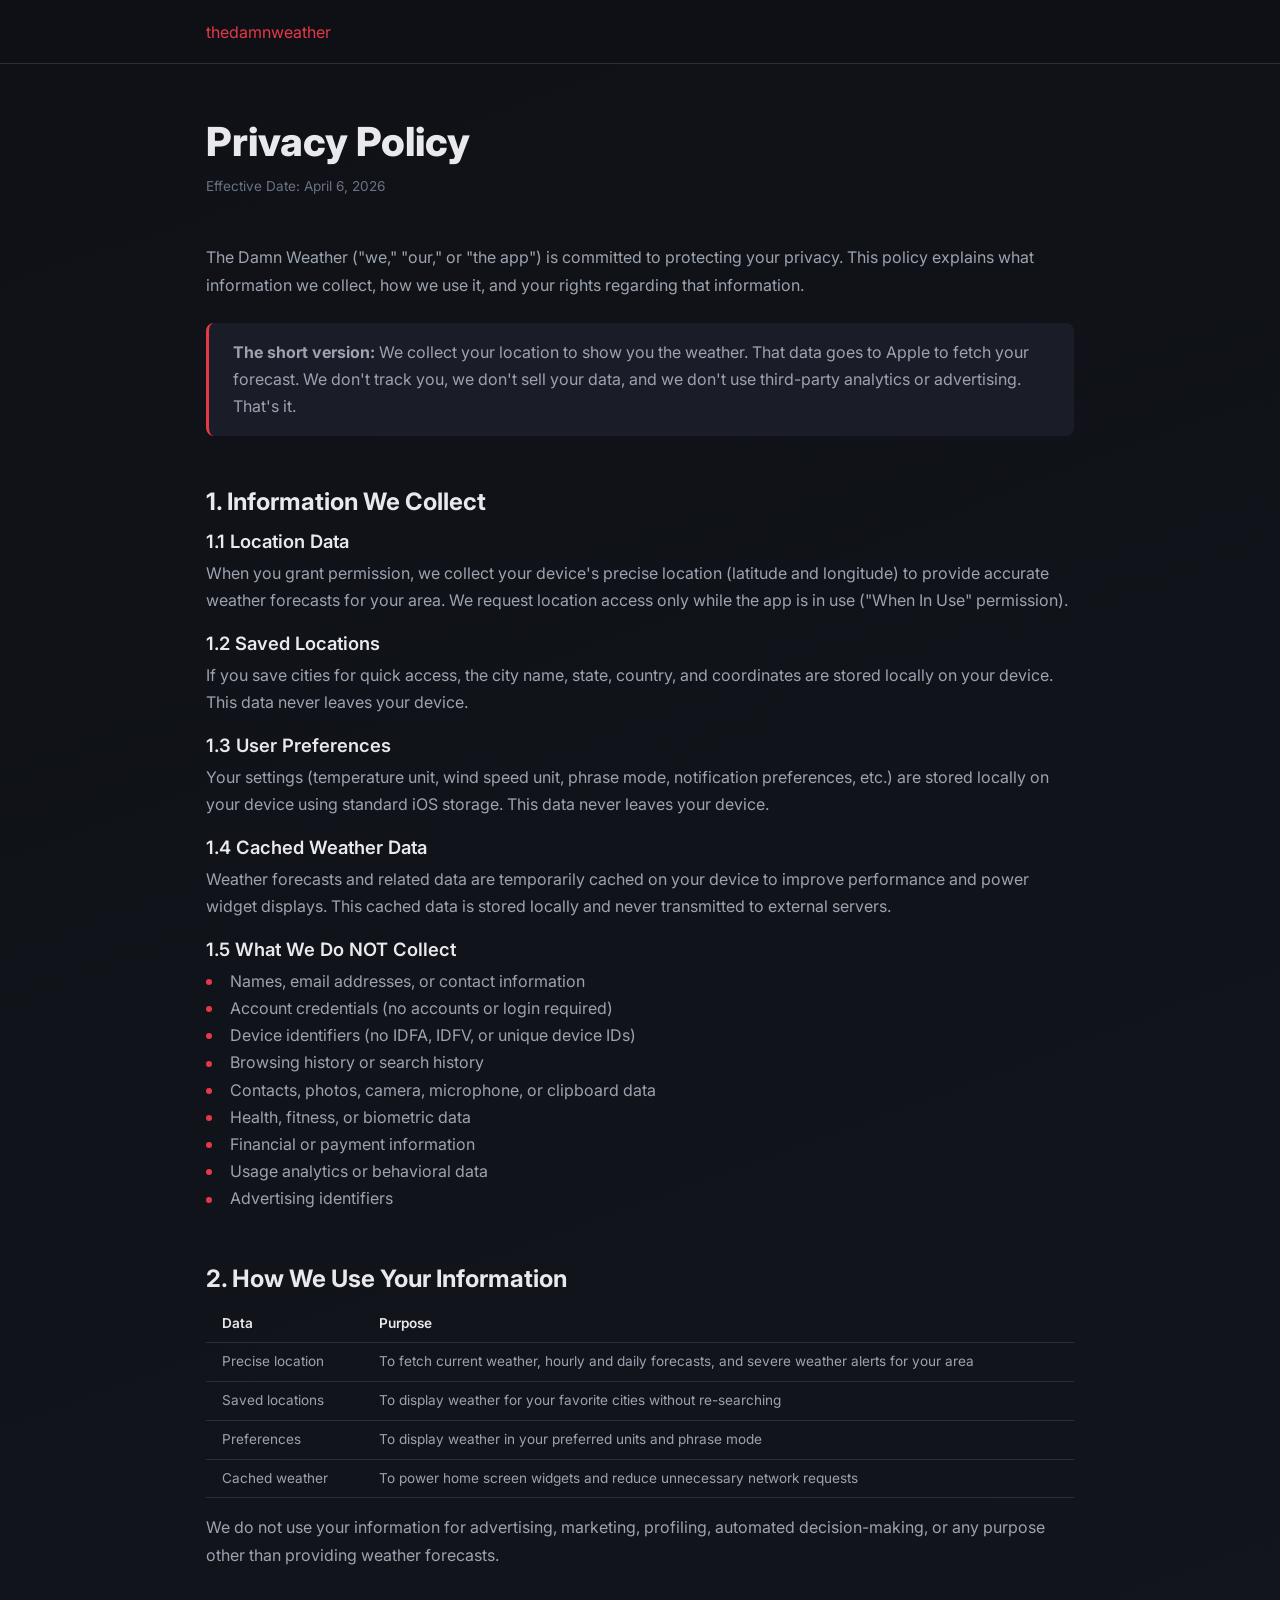
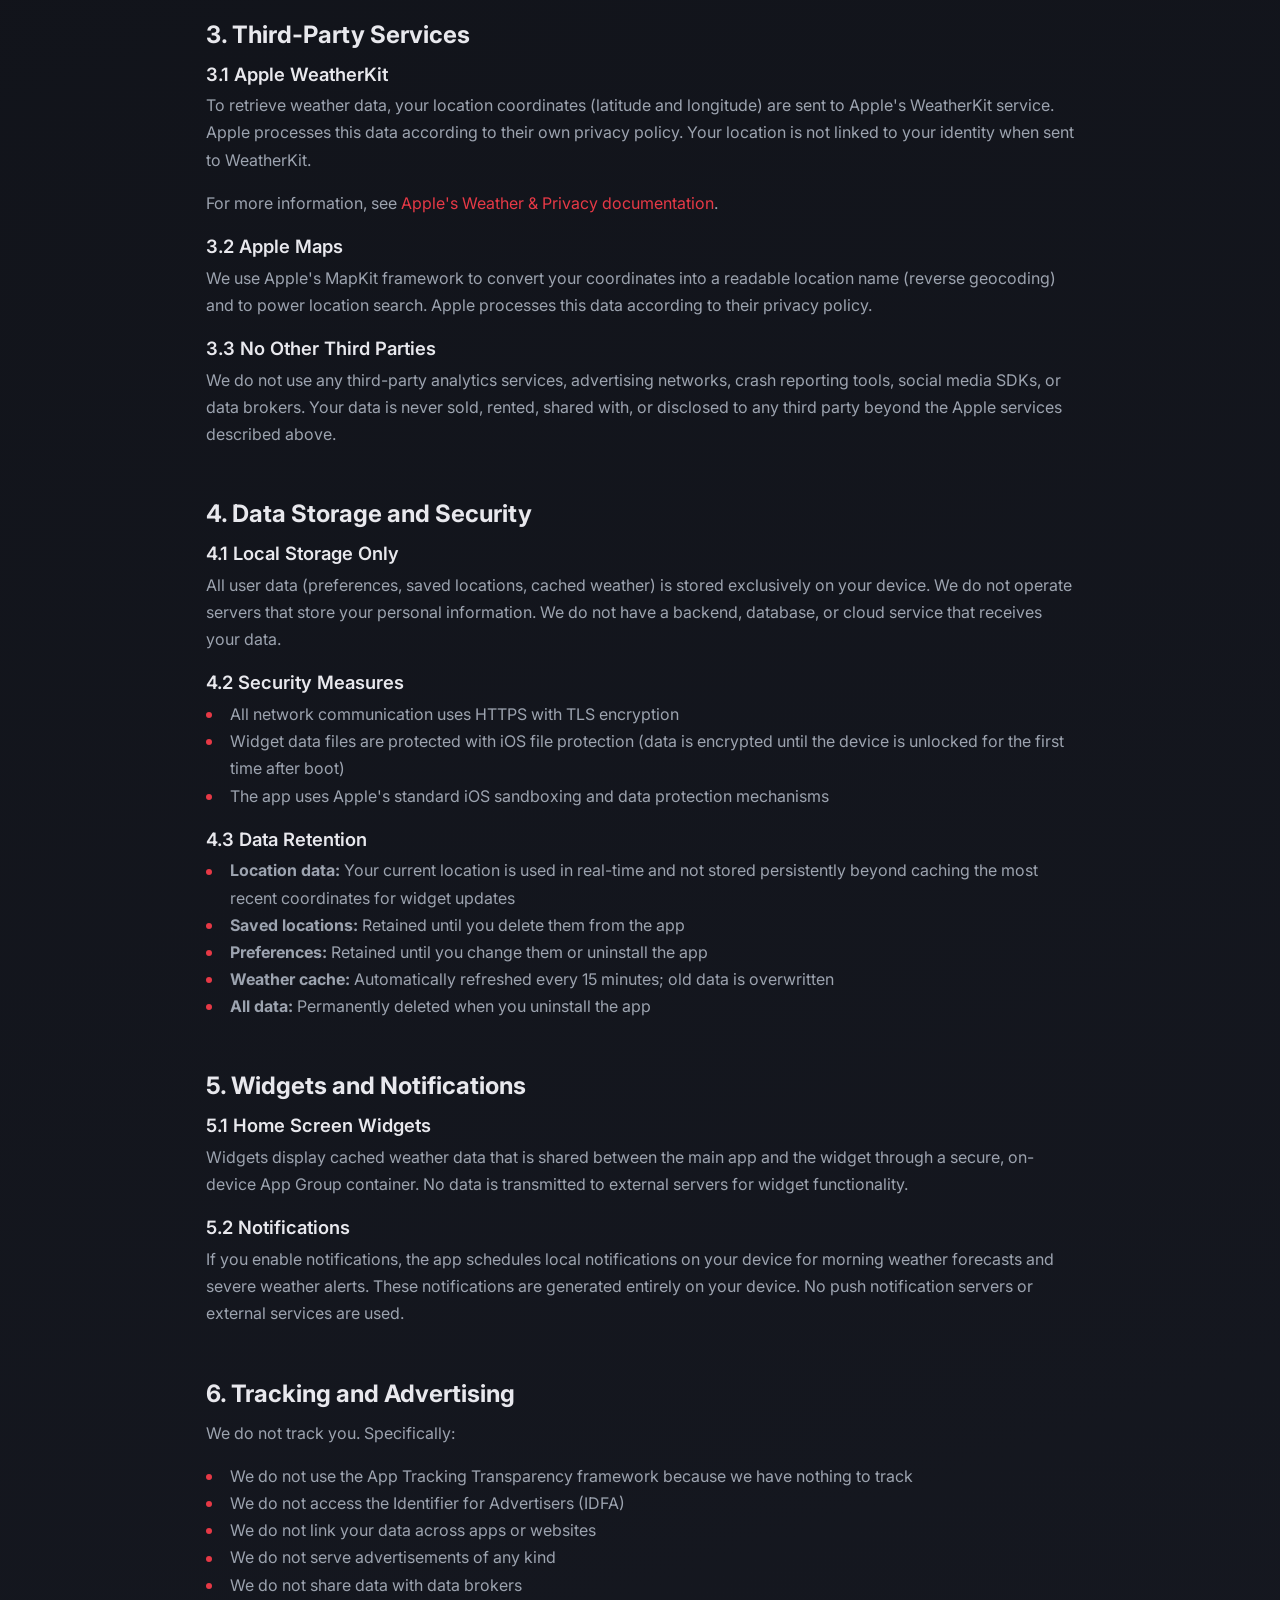
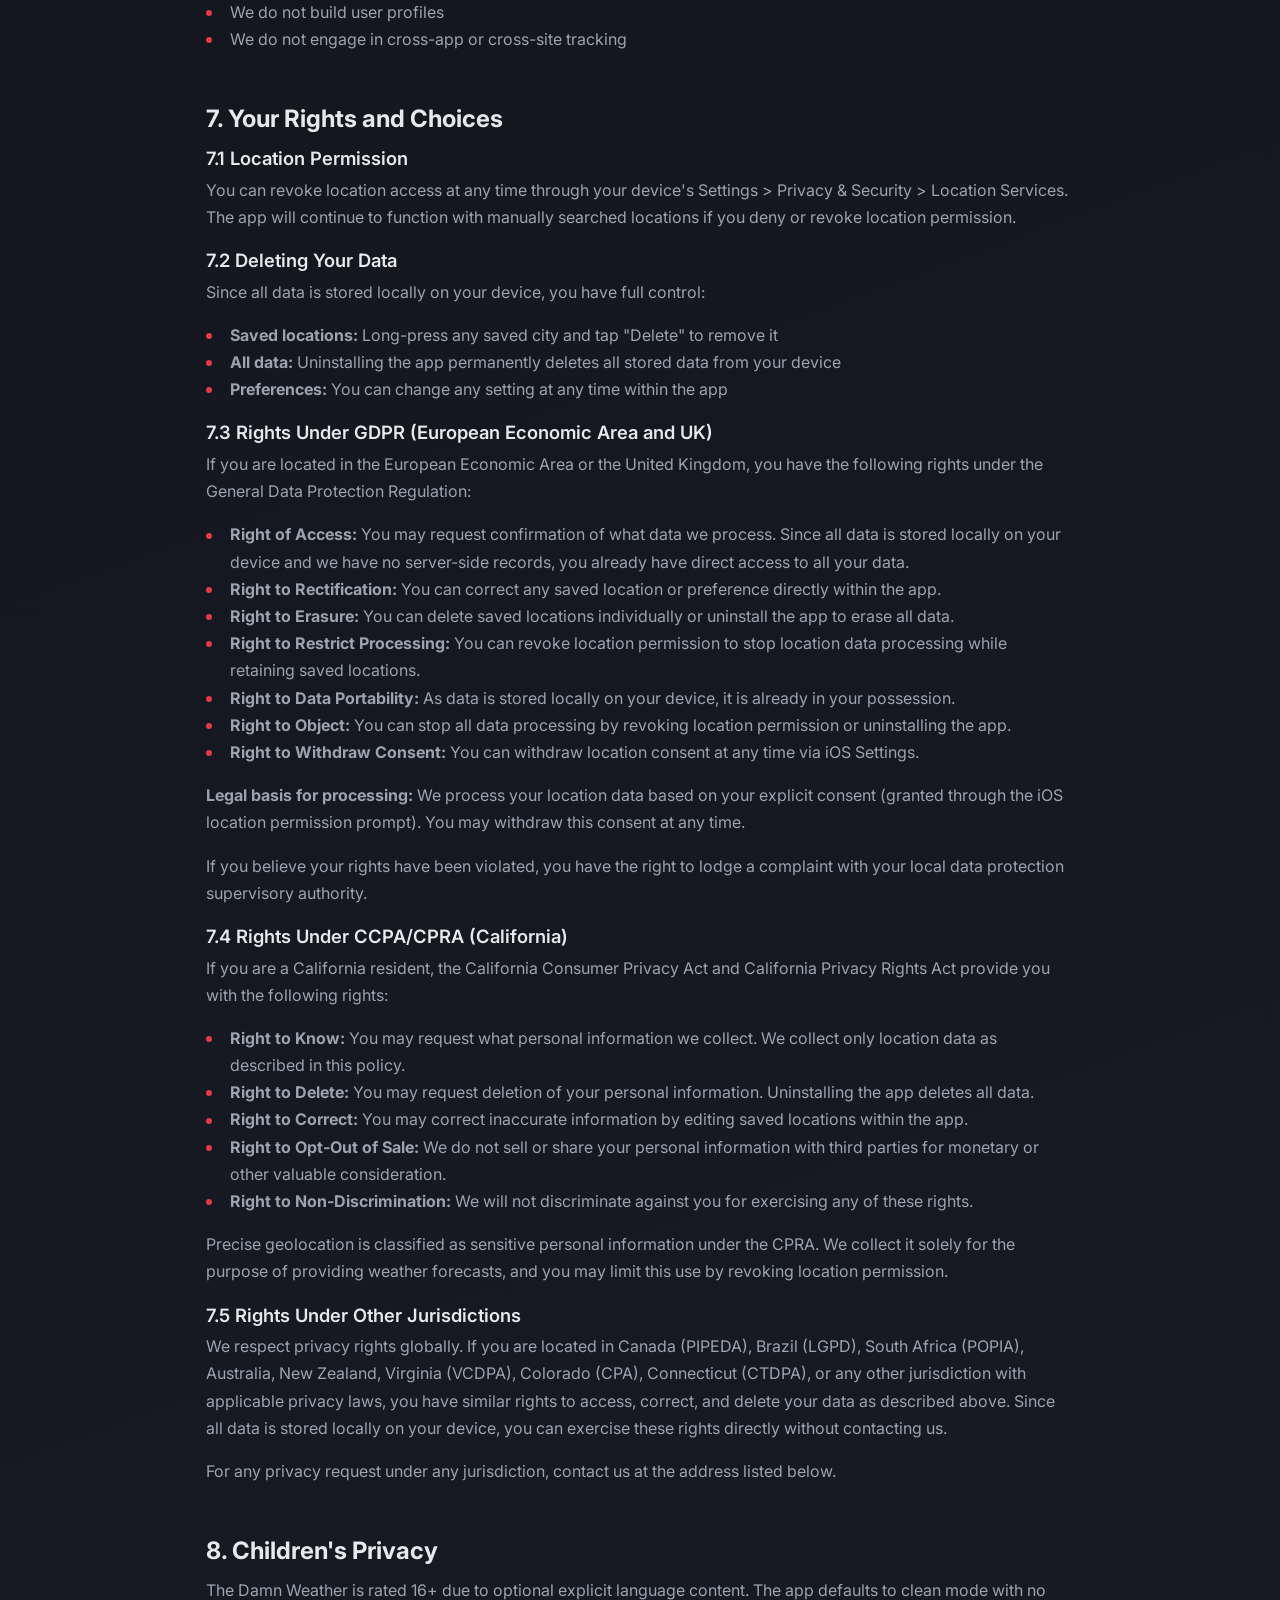
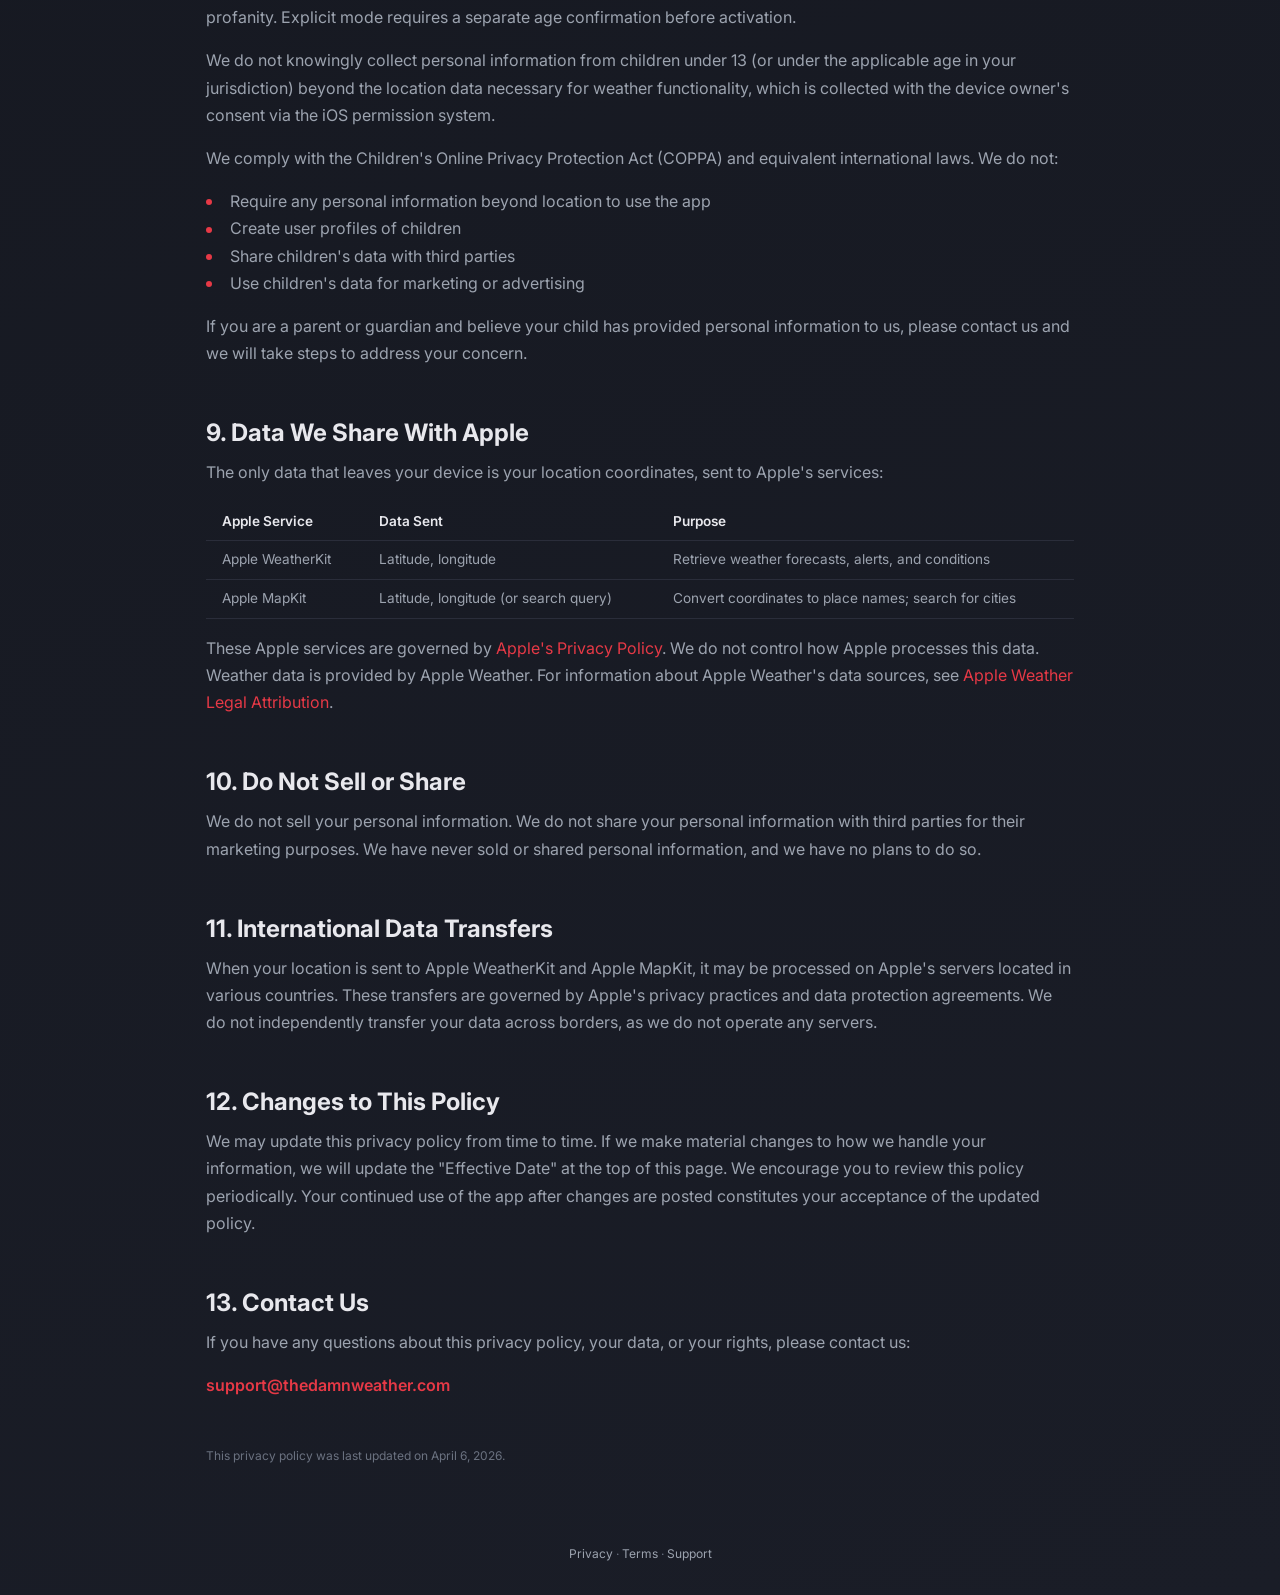
==== privacy/index.html @ 0358567b "Add privacy, terms, and support pages for iOS app launch Create /privacy, /terms, and /support pages" ====
<!DOCTYPE html>
<html lang="en">
<head>
  <meta charset="UTF-8">
  <meta name="viewport" content="width=device-width, initial-scale=1.0">
  <meta name="description" content="Privacy Policy - The Damn Weather">
  <title>Privacy Policy - The Damn Weather</title>
  <link rel="icon" href="/favicon.svg" type="image/svg+xml">
  <link rel="preconnect" href="https://fonts.googleapis.com">
  <link rel="preconnect" href="https://fonts.gstatic.com" crossorigin>
  <link href="https://fonts.googleapis.com/css2?family=Inter:wght@400;500;600;700;800;900&display=swap" rel="stylesheet">
  <link rel="stylesheet" href="/css/main.css?v=3">
  <link rel="stylesheet" href="/css/components.css?v=3">
  <link rel="stylesheet" href="/css/responsive.css?v=3">
</head>
<body>

  <header class="site-header">
    <div class="header-inner">
      <a href="/" class="site-logo">the<span class="logo-accent">damn</span>weather</a>
    </div>
  </header>

  <main class="page-content">
    <h1 class="page-title">Privacy Policy</h1>
    <p class="page-meta">Effective Date: April 6, 2026</p>

    <p class="page-intro">The Damn Weather ("we," "our," or "the app") is committed to protecting your privacy. This policy explains what information we collect, how we use it, and your rights regarding that information.</p>

    <div class="highlight-box">
      <strong>The short version:</strong> We collect your location to show you the weather. That data goes to Apple to fetch your forecast. We don't track you, we don't sell your data, and we don't use third-party analytics or advertising. That's it.
    </div>

    <section class="page-section">
      <h2>1. Information We Collect</h2>

      <h3>1.1 Location Data</h3>
      <p>When you grant permission, we collect your device's precise location (latitude and longitude) to provide accurate weather forecasts for your area. We request location access only while the app is in use ("When In Use" permission).</p>

      <h3>1.2 Saved Locations</h3>
      <p>If you save cities for quick access, the city name, state, country, and coordinates are stored locally on your device. This data never leaves your device.</p>

      <h3>1.3 User Preferences</h3>
      <p>Your settings (temperature unit, wind speed unit, phrase mode, notification preferences, etc.) are stored locally on your device using standard iOS storage. This data never leaves your device.</p>

      <h3>1.4 Cached Weather Data</h3>
      <p>Weather forecasts and related data are temporarily cached on your device to improve performance and power widget displays. This cached data is stored locally and never transmitted to external servers.</p>

      <h3>1.5 What We Do NOT Collect</h3>
      <ul>
        <li>Names, email addresses, or contact information</li>
        <li>Account credentials (no accounts or login required)</li>
        <li>Device identifiers (no IDFA, IDFV, or unique device IDs)</li>
        <li>Browsing history or search history</li>
        <li>Contacts, photos, camera, microphone, or clipboard data</li>
        <li>Health, fitness, or biometric data</li>
        <li>Financial or payment information</li>
        <li>Usage analytics or behavioral data</li>
        <li>Advertising identifiers</li>
      </ul>
    </section>

    <section class="page-section">
      <h2>2. How We Use Your Information</h2>

      <table class="page-table">
        <thead>
          <tr>
            <th>Data</th>
            <th>Purpose</th>
          </tr>
        </thead>
        <tbody>
          <tr>
            <td>Precise location</td>
            <td>To fetch current weather, hourly and daily forecasts, and severe weather alerts for your area</td>
          </tr>
          <tr>
            <td>Saved locations</td>
            <td>To display weather for your favorite cities without re-searching</td>
          </tr>
          <tr>
            <td>Preferences</td>
            <td>To display weather in your preferred units and phrase mode</td>
          </tr>
          <tr>
            <td>Cached weather</td>
            <td>To power home screen widgets and reduce unnecessary network requests</td>
          </tr>
        </tbody>
      </table>

      <p>We do not use your information for advertising, marketing, profiling, automated decision-making, or any purpose other than providing weather forecasts.</p>
    </section>

    <section class="page-section">
      <h2>3. Third-Party Services</h2>

      <h3>3.1 Apple WeatherKit</h3>
      <p>To retrieve weather data, your location coordinates (latitude and longitude) are sent to Apple's WeatherKit service. Apple processes this data according to their own privacy policy. Your location is not linked to your identity when sent to WeatherKit.</p>
      <p>For more information, see <a href="https://www.apple.com/legal/privacy/data/en/weather/" target="_blank" rel="noopener noreferrer">Apple's Weather &amp; Privacy documentation</a>.</p>

      <h3>3.2 Apple Maps</h3>
      <p>We use Apple's MapKit framework to convert your coordinates into a readable location name (reverse geocoding) and to power location search. Apple processes this data according to their privacy policy.</p>

      <h3>3.3 No Other Third Parties</h3>
      <p>We do not use any third-party analytics services, advertising networks, crash reporting tools, social media SDKs, or data brokers. Your data is never sold, rented, shared with, or disclosed to any third party beyond the Apple services described above.</p>
    </section>

    <section class="page-section">
      <h2>4. Data Storage and Security</h2>

      <h3>4.1 Local Storage Only</h3>
      <p>All user data (preferences, saved locations, cached weather) is stored exclusively on your device. We do not operate servers that store your personal information. We do not have a backend, database, or cloud service that receives your data.</p>

      <h3>4.2 Security Measures</h3>
      <ul>
        <li>All network communication uses HTTPS with TLS encryption</li>
        <li>Widget data files are protected with iOS file protection (data is encrypted until the device is unlocked for the first time after boot)</li>
        <li>The app uses Apple's standard iOS sandboxing and data protection mechanisms</li>
      </ul>

      <h3>4.3 Data Retention</h3>
      <ul>
        <li><strong>Location data:</strong> Your current location is used in real-time and not stored persistently beyond caching the most recent coordinates for widget updates</li>
        <li><strong>Saved locations:</strong> Retained until you delete them from the app</li>
        <li><strong>Preferences:</strong> Retained until you change them or uninstall the app</li>
        <li><strong>Weather cache:</strong> Automatically refreshed every 15 minutes; old data is overwritten</li>
        <li><strong>All data:</strong> Permanently deleted when you uninstall the app</li>
      </ul>
    </section>

    <section class="page-section">
      <h2>5. Widgets and Notifications</h2>

      <h3>5.1 Home Screen Widgets</h3>
      <p>Widgets display cached weather data that is shared between the main app and the widget through a secure, on-device App Group container. No data is transmitted to external servers for widget functionality.</p>

      <h3>5.2 Notifications</h3>
      <p>If you enable notifications, the app schedules local notifications on your device for morning weather forecasts and severe weather alerts. These notifications are generated entirely on your device. No push notification servers or external services are used.</p>
    </section>

    <section class="page-section">
      <h2>6. Tracking and Advertising</h2>

      <p>We do not track you. Specifically:</p>
      <ul>
        <li>We do not use the App Tracking Transparency framework because we have nothing to track</li>
        <li>We do not access the Identifier for Advertisers (IDFA)</li>
        <li>We do not link your data across apps or websites</li>
        <li>We do not serve advertisements of any kind</li>
        <li>We do not share data with data brokers</li>
        <li>We do not build user profiles</li>
        <li>We do not engage in cross-app or cross-site tracking</li>
      </ul>
    </section>

    <section class="page-section">
      <h2>7. Your Rights and Choices</h2>

      <h3>7.1 Location Permission</h3>
      <p>You can revoke location access at any time through your device's Settings &gt; Privacy &amp; Security &gt; Location Services. The app will continue to function with manually searched locations if you deny or revoke location permission.</p>

      <h3>7.2 Deleting Your Data</h3>
      <p>Since all data is stored locally on your device, you have full control:</p>
      <ul>
        <li><strong>Saved locations:</strong> Long-press any saved city and tap "Delete" to remove it</li>
        <li><strong>All data:</strong> Uninstalling the app permanently deletes all stored data from your device</li>
        <li><strong>Preferences:</strong> You can change any setting at any time within the app</li>
      </ul>

      <h3>7.3 Rights Under GDPR (European Economic Area and UK)</h3>
      <p>If you are located in the European Economic Area or the United Kingdom, you have the following rights under the General Data Protection Regulation:</p>
      <ul>
        <li><strong>Right of Access:</strong> You may request confirmation of what data we process. Since all data is stored locally on your device and we have no server-side records, you already have direct access to all your data.</li>
        <li><strong>Right to Rectification:</strong> You can correct any saved location or preference directly within the app.</li>
        <li><strong>Right to Erasure:</strong> You can delete saved locations individually or uninstall the app to erase all data.</li>
        <li><strong>Right to Restrict Processing:</strong> You can revoke location permission to stop location data processing while retaining saved locations.</li>
        <li><strong>Right to Data Portability:</strong> As data is stored locally on your device, it is already in your possession.</li>
        <li><strong>Right to Object:</strong> You can stop all data processing by revoking location permission or uninstalling the app.</li>
        <li><strong>Right to Withdraw Consent:</strong> You can withdraw location consent at any time via iOS Settings.</li>
      </ul>
      <p><strong>Legal basis for processing:</strong> We process your location data based on your explicit consent (granted through the iOS location permission prompt). You may withdraw this consent at any time.</p>
      <p>If you believe your rights have been violated, you have the right to lodge a complaint with your local data protection supervisory authority.</p>

      <h3>7.4 Rights Under CCPA/CPRA (California)</h3>
      <p>If you are a California resident, the California Consumer Privacy Act and California Privacy Rights Act provide you with the following rights:</p>
      <ul>
        <li><strong>Right to Know:</strong> You may request what personal information we collect. We collect only location data as described in this policy.</li>
        <li><strong>Right to Delete:</strong> You may request deletion of your personal information. Uninstalling the app deletes all data.</li>
        <li><strong>Right to Correct:</strong> You may correct inaccurate information by editing saved locations within the app.</li>
        <li><strong>Right to Opt-Out of Sale:</strong> We do not sell or share your personal information with third parties for monetary or other valuable consideration.</li>
        <li><strong>Right to Non-Discrimination:</strong> We will not discriminate against you for exercising any of these rights.</li>
      </ul>
      <p>Precise geolocation is classified as sensitive personal information under the CPRA. We collect it solely for the purpose of providing weather forecasts, and you may limit this use by revoking location permission.</p>

      <h3>7.5 Rights Under Other Jurisdictions</h3>
      <p>We respect privacy rights globally. If you are located in Canada (PIPEDA), Brazil (LGPD), South Africa (POPIA), Australia, New Zealand, Virginia (VCDPA), Colorado (CPA), Connecticut (CTDPA), or any other jurisdiction with applicable privacy laws, you have similar rights to access, correct, and delete your data as described above. Since all data is stored locally on your device, you can exercise these rights directly without contacting us.</p>
      <p>For any privacy request under any jurisdiction, contact us at the address listed below.</p>
    </section>

    <section class="page-section">
      <h2>8. Children's Privacy</h2>

      <p>The Damn Weather is rated 16+ due to optional explicit language content. The app defaults to clean mode with no profanity. Explicit mode requires a separate age confirmation before activation.</p>
      <p>We do not knowingly collect personal information from children under 13 (or under the applicable age in your jurisdiction) beyond the location data necessary for weather functionality, which is collected with the device owner's consent via the iOS permission system.</p>
      <p>We comply with the Children's Online Privacy Protection Act (COPPA) and equivalent international laws. We do not:</p>
      <ul>
        <li>Require any personal information beyond location to use the app</li>
        <li>Create user profiles of children</li>
        <li>Share children's data with third parties</li>
        <li>Use children's data for marketing or advertising</li>
      </ul>
      <p>If you are a parent or guardian and believe your child has provided personal information to us, please contact us and we will take steps to address your concern.</p>
    </section>

    <section class="page-section">
      <h2>9. Data We Share With Apple</h2>

      <p>The only data that leaves your device is your location coordinates, sent to Apple's services:</p>

      <table class="page-table">
        <thead>
          <tr>
            <th>Apple Service</th>
            <th>Data Sent</th>
            <th>Purpose</th>
          </tr>
        </thead>
        <tbody>
          <tr>
            <td>Apple WeatherKit</td>
            <td>Latitude, longitude</td>
            <td>Retrieve weather forecasts, alerts, and conditions</td>
          </tr>
          <tr>
            <td>Apple MapKit</td>
            <td>Latitude, longitude (or search query)</td>
            <td>Convert coordinates to place names; search for cities</td>
          </tr>
        </tbody>
      </table>

      <p>These Apple services are governed by <a href="https://www.apple.com/legal/privacy/" target="_blank" rel="noopener noreferrer">Apple's Privacy Policy</a>. We do not control how Apple processes this data. Weather data is provided by Apple Weather. For information about Apple Weather's data sources, see <a href="https://weatherkit.apple.com/legal-attribution.html" target="_blank" rel="noopener noreferrer">Apple Weather Legal Attribution</a>.</p>
    </section>

    <section class="page-section">
      <h2>10. Do Not Sell or Share</h2>

      <p>We do not sell your personal information. We do not share your personal information with third parties for their marketing purposes. We have never sold or shared personal information, and we have no plans to do so.</p>
    </section>

    <section class="page-section">
      <h2>11. International Data Transfers</h2>

      <p>When your location is sent to Apple WeatherKit and Apple MapKit, it may be processed on Apple's servers located in various countries. These transfers are governed by Apple's privacy practices and data protection agreements. We do not independently transfer your data across borders, as we do not operate any servers.</p>
    </section>

    <section class="page-section">
      <h2>12. Changes to This Policy</h2>

      <p>We may update this privacy policy from time to time. If we make material changes to how we handle your information, we will update the "Effective Date" at the top of this page. We encourage you to review this policy periodically. Your continued use of the app after changes are posted constitutes your acceptance of the updated policy.</p>
    </section>

    <section class="page-section">
      <h2>13. Contact Us</h2>

      <p>If you have any questions about this privacy policy, your data, or your rights, please contact us:</p>
      <p class="contact-email"><a href="mailto:support@thedamnweather.com">support@thedamnweather.com</a></p>
    </section>

    <p class="page-footer-note">This privacy policy was last updated on April 6, 2026.</p>
  </main>

  <footer class="site-footer">
    <p><a href="/privacy">Privacy</a> &middot; <a href="/terms">Terms</a> &middot; <a href="/support">Support</a></p>
  </footer>

</body>
</html>
---- css/main.css ----
/* ===== CSS Variables & Base ===== */
:root {
  /* Colors */
  --color-bg: #0f1117;
  --color-surface: #1a1d27;
  --color-surface-hover: #252836;
  --color-text: #e8e8ed;
  --color-text-secondary: #9ca3af;
  --color-text-muted: #6b7280;
  --color-border: #2a2d3a;
  --color-accent: #e63946;
  --color-accent-hover: #d62839;
  --color-shadow: rgba(0, 0, 0, 0.2);
  --color-shadow-lg: rgba(0, 0, 0, 0.3);
  --color-overlay: rgba(0, 0, 0, 0.7);

  /* Dynamic background (set via JS data attributes) */
  --bg-gradient: linear-gradient(160deg, #0f1117 0%, #1a1d27 100%);

  /* Typography */
  --font-primary: 'Inter', system-ui, -apple-system, BlinkMacSystemFont, 'Segoe UI', sans-serif;
  --font-size-xs: 0.75rem;
  --font-size-sm: 0.85rem;
  --font-size-base: 1rem;
  --font-size-lg: 1.15rem;
  --font-size-xl: 1.5rem;
  --font-size-hero-temp: clamp(4rem, 12vw, 8rem);
  --font-size-phrase: clamp(1.1rem, 3vw, 1.5rem);

  /* Spacing */
  --space-xs: 0.25rem;
  --space-sm: 0.5rem;
  --space-md: 1rem;
  --space-lg: 1.5rem;
  --space-xl: 2rem;
  --space-2xl: 3rem;

  /* Layout */
  --max-width: 900px;
  --header-height: 64px;
  --border-radius: 12px;
  --border-radius-sm: 8px;
  --border-radius-pill: 100px;
}

/* ===== Dynamic Background Gradients ===== */
/* Clear Day */
body[data-conditions="clear"][data-daytime="day"] {
  --bg-gradient: linear-gradient(160deg, #0c1445 0%, #1a1d3a 50%, #0f1117 100%);
}
/* Clear Night */
body[data-conditions="clear"][data-daytime="night"] {
  --bg-gradient: linear-gradient(160deg, #0c1445 0%, #1a1d3a 50%, #0f1117 100%);
}

/* Cloudy */
body[data-conditions="cloudy"],
body[data-conditions="partly-cloudy"] {
  --bg-gradient: linear-gradient(160deg, #1a1d27 0%, #252836 50%, #0f1117 100%);
}

/* Rain */
body[data-conditions="rain"],
body[data-conditions="heavy-rain"],
body[data-conditions="drizzle"] {
  --bg-gradient: linear-gradient(160deg, #0a0e14 0%, #1a1d27 50%, #0f1117 100%);
}

/* Snow */
body[data-conditions="snow"],
body[data-conditions="heavy-snow"] {
  --bg-gradient: linear-gradient(160deg, #1a2030 0%, #252d3f 50%, #0f1117 100%);
}

/* Thunderstorm */
body[data-conditions="thunderstorm"] {
  --bg-gradient: linear-gradient(160deg, #05080d 0%, #111520 50%, #0f1117 100%);
}

/* Fog */
body[data-conditions="fog"] {
  --bg-gradient: linear-gradient(160deg, #15181f 0%, #1e2230 50%, #0f1117 100%);
}

/* Freezing Rain */
body[data-conditions="freezing-rain"] {
  --bg-gradient: linear-gradient(160deg, #10141d 0%, #1a2030 50%, #0f1117 100%);
}

/* Hot tint */
body[data-temp-range="hot"],
body[data-temp-range="extreme-hot"] {
  --color-accent: #e63946;
}

/* Cold tint */
body[data-temp-range="extreme-cold"],
body[data-temp-range="cold"] {
  --color-accent: #457b9d;
}

/* ===== Reset & Base ===== */
*,
*::before,
*::after {
  margin: 0;
  padding: 0;
  box-sizing: border-box;
}

html {
  font-size: 16px;
  -webkit-text-size-adjust: 100%;
}

body {
  font-family: var(--font-primary);
  color: var(--color-text);
  background: var(--bg-gradient);
  min-height: 100vh;
  min-height: 100dvh;
  line-height: 1.5;
  transition: background 1.5s ease, color 0.3s ease;
  -webkit-font-smoothing: antialiased;
  -moz-osx-font-smoothing: grayscale;
}

a {
  color: var(--color-accent);
  text-decoration: none;
  transition: color 0.2s;
}

a:hover {
  color: var(--color-accent-hover);
}

img {
  max-width: 100%;
  height: auto;
  display: block;
}

button {
  cursor: pointer;
  font-family: inherit;
  border: none;
  background: none;
}

input {
  font-family: inherit;
  border: none;
  outline: none;
}

/* ===== Layout ===== */
.main-content {
  max-width: var(--max-width);
  margin: 0 auto;
  padding: calc(var(--header-height) + var(--space-lg)) var(--space-md) var(--space-2xl);
}

/* ===== Section Titles ===== */
.section-title {
  font-size: var(--font-size-lg);
  font-weight: 600;
  color: var(--color-text);
  margin-bottom: var(--space-md);
  letter-spacing: -0.01em;
}

/* ===== Utility ===== */
[hidden] {
  display: none !important;
}

/* Reduced motion preference */
@media (prefers-reduced-motion: reduce) {
  *,
  *::before,
  *::after {
    animation-duration: 0.01ms !important;
    animation-iteration-count: 1 !important;
    transition-duration: 0.01ms !important;
  }
}
---- css/components.css ----
/* ===== Header ===== */
.site-header {
  position: fixed;
  top: 0;
  left: 0;
  right: 0;
  z-index: 100;
  height: var(--header-height);
  background: rgba(15, 17, 23, 0.85);
  backdrop-filter: blur(12px);
  -webkit-backdrop-filter: blur(12px);
  border-bottom: 1px solid var(--color-border);
  transition: background 0.3s ease, border-color 0.3s ease;
}

.header-inner {
  max-width: var(--max-width);
  margin: 0 auto;
  height: 100%;
  display: flex;
  align-items: center;
  gap: var(--space-md);
  padding: 0 var(--space-md);
}

/* Logo */
.site-logo {
  text-decoration: none;
  flex-shrink: 0;
}

.logo-text {
  font-size: 1.1rem;
  font-weight: 800;
  color: var(--color-text);
  letter-spacing: -0.03em;
  transition: color 0.2s;
}

.logo-accent {
  color: var(--color-accent);
  transition: color 0.2s;
}

/* Search */
.search-form {
  flex: 1;
  max-width: 360px;
  position: relative;
}

.search-input-wrapper {
  display: flex;
  align-items: center;
  background: var(--color-surface);
  border: 1px solid var(--color-border);
  border-radius: var(--border-radius-pill);
  padding: 0 var(--space-xs);
  height: 40px;
  transition: border-color 0.2s, box-shadow 0.2s;
}

.search-input-wrapper:focus-within {
  border-color: var(--color-accent);
  box-shadow: 0 0 0 3px rgba(230, 57, 70, 0.1);
}

.search-input {
  flex: 1;
  background: none;
  color: var(--color-text);
  font-size: var(--font-size-sm);
  padding: 0 var(--space-sm);
  min-width: 0;
}

.search-input::placeholder {
  color: var(--color-text-muted);
}

.geo-btn,
.search-btn {
  display: flex;
  align-items: center;
  justify-content: center;
  width: 32px;
  height: 32px;
  border-radius: 50%;
  color: var(--color-text-secondary);
  transition: color 0.2s, background 0.2s;
  flex-shrink: 0;
}

.geo-btn:hover,
.search-btn:hover {
  color: var(--color-accent);
  background: var(--color-surface-hover);
}

/* Search Results Dropdown */
.search-results {
  position: absolute;
  top: calc(100% + 4px);
  left: 0;
  right: 0;
  background: var(--color-surface);
  border: 1px solid var(--color-border);
  border-radius: var(--border-radius-sm);
  box-shadow: 0 8px 24px var(--color-shadow-lg);
  overflow: hidden;
  z-index: 10;
}

.search-result-item {
  padding: var(--space-sm) var(--space-md);
  cursor: pointer;
  font-size: var(--font-size-sm);
  color: var(--color-text);
  transition: background 0.15s;
  border-bottom: 1px solid var(--color-border);
}

.search-result-item:last-child {
  border-bottom: none;
}

.search-result-item:hover,
.search-result-item[aria-selected="true"] {
  background: var(--color-surface-hover);
}

.search-result-item .result-name {
  font-weight: 600;
}

.search-result-item .result-detail {
  color: var(--color-text-secondary);
  font-size: var(--font-size-xs);
}

/* Header Controls */
.header-controls {
  display: flex;
  align-items: center;
  gap: var(--space-sm);
  flex-shrink: 0;
}

/* Explicit Toggle */
.explicit-toggle-wrapper {
  display: flex;
  align-items: center;
}

.toggle-label {
  display: flex;
  align-items: center;
  gap: var(--space-xs);
  cursor: pointer;
  user-select: none;
}

.toggle-label-text {
  font-size: var(--font-size-xs);
  font-weight: 600;
  color: var(--color-text-muted);
  transition: color 0.2s;
}

.toggle-switch {
  position: relative;
  width: 36px;
  height: 20px;
}

.toggle-input {
  opacity: 0;
  width: 0;
  height: 0;
  position: absolute;
}

.toggle-slider {
  position: absolute;
  inset: 0;
  background: var(--color-border);
  border-radius: var(--border-radius-pill);
  transition: background 0.25s;
  cursor: pointer;
}

.toggle-slider::before {
  content: '';
  position: absolute;
  width: 16px;
  height: 16px;
  left: 2px;
  bottom: 2px;
  background: white;
  border-radius: 50%;
  transition: transform 0.25s;
}

.toggle-input:checked + .toggle-slider {
  background: var(--color-accent);
}

.toggle-input:checked + .toggle-slider::before {
  transform: translateX(16px);
}

.toggle-input:focus-visible + .toggle-slider {
  box-shadow: 0 0 0 3px rgba(230, 57, 70, 0.2);
}

/* ===== Hero Section ===== */
.hero {
  text-align: center;
  padding: var(--space-xl) 0 var(--space-2xl);
}

.hero-icon-wrapper {
  margin-bottom: var(--space-sm);
}

.hero-icon {
  width: 120px;
  height: 120px;
  margin: 0 auto;
  object-fit: contain;
}

.hero-temp {
  font-size: var(--font-size-hero-temp);
  font-weight: 900;
  line-height: 1;
  letter-spacing: -0.04em;
  color: var(--color-text);
}

.hero-temp::after {
  content: '°';
  font-weight: 700;
  opacity: 0.5;
}

.hero-phrase {
  font-size: var(--font-size-phrase);
  font-weight: 600;
  color: var(--color-text);
  margin-top: var(--space-sm);
  margin-bottom: var(--space-lg);
  max-width: 520px;
  margin-left: auto;
  margin-right: auto;
  line-height: 1.4;
}

.hero-location {
  display: flex;
  align-items: center;
  justify-content: center;
  gap: var(--space-sm);
  color: var(--color-text-secondary);
  font-size: var(--font-size-sm);
  margin-bottom: var(--space-lg);
}

.location-name {
  font-weight: 500;
}

.location-time {
  opacity: 0.7;
}

.hero-stats {
  display: flex;
  justify-content: center;
  gap: var(--space-xl);
}

.stat {
  text-align: center;
}

.stat-label {
  display: block;
  font-size: var(--font-size-xs);
  color: var(--color-text-muted);
  text-transform: uppercase;
  letter-spacing: 0.05em;
  font-weight: 500;
  margin-bottom: var(--space-xs);
}

.stat-value {
  font-size: var(--font-size-base);
  font-weight: 600;
  color: var(--color-text);
}

/* ===== Buttons ===== */
.btn {
  display: inline-flex;
  align-items: center;
  justify-content: center;
  padding: var(--space-sm) var(--space-lg);
  border-radius: var(--border-radius-sm);
  font-size: var(--font-size-sm);
  font-weight: 600;
  transition: all 0.2s;
  line-height: 1.5;
}

.btn-primary {
  background: var(--color-accent);
  color: white;
}

.btn-primary:hover {
  background: var(--color-accent-hover);
}

.btn-secondary {
  background: var(--color-surface);
  color: var(--color-text);
  border: 1px solid var(--color-border);
}

.btn-secondary:hover {
  background: var(--color-surface-hover);
}

/* ===== Empty & Error States ===== */
.empty-state,
.error-state {
  text-align: center;
  padding: var(--space-2xl) var(--space-md);
  color: var(--color-text-secondary);
}

.empty-icon svg,
.error-icon svg {
  stroke: var(--color-text-muted);
  margin: 0 auto var(--space-md);
}

.empty-title,
.error-title {
  font-size: var(--font-size-xl);
  font-weight: 700;
  color: var(--color-text);
  margin-bottom: var(--space-sm);
}

.empty-text,
.error-text {
  font-size: var(--font-size-base);
  max-width: 400px;
  margin: 0 auto var(--space-lg);
  line-height: 1.6;
}

/* ===== Detail Cards ===== */
.details-grid {
  display: grid;
  grid-template-columns: repeat(2, 1fr);
  gap: var(--space-md);
}

.detail-card {
  background: var(--color-surface);
  border: 1px solid var(--color-border);
  border-radius: var(--border-radius);
  padding: var(--space-lg);
  transition: background 0.3s, border-color 0.3s;
}

.detail-label {
  font-size: var(--font-size-xs);
  color: var(--color-text-muted);
  text-transform: uppercase;
  letter-spacing: 0.05em;
  font-weight: 500;
  margin-bottom: var(--space-sm);
}

.detail-value {
  font-size: var(--font-size-xl);
  font-weight: 700;
  color: var(--color-text);
  line-height: 1.2;
}

.detail-extra {
  font-size: var(--font-size-sm);
  color: var(--color-text-secondary);
  margin-top: var(--space-xs);
}

/* ===== Modal ===== */
.modal-overlay {
  position: fixed;
  inset: 0;
  z-index: 200;
  background: var(--color-overlay);
  display: flex;
  align-items: center;
  justify-content: center;
  padding: var(--space-md);
}

.modal {
  background: var(--color-surface);
  border-radius: var(--border-radius);
  padding: var(--space-xl);
  max-width: 400px;
  width: 100%;
  text-align: center;
  box-shadow: 0 16px 48px var(--color-shadow-lg);
}

.modal-title {
  font-size: var(--font-size-xl);
  font-weight: 700;
  color: var(--color-text);
  margin-bottom: var(--space-sm);
}

.modal-text {
  font-size: var(--font-size-sm);
  color: var(--color-text-secondary);
  line-height: 1.6;
  margin-bottom: var(--space-lg);
}

.modal-actions {
  display: flex;
  flex-direction: column;
  gap: var(--space-sm);
}

/* ===== Static Pages (Privacy, Terms, Support) ===== */
.page-content {
  max-width: var(--max-width);
  margin: 0 auto;
  padding: calc(var(--header-height) + var(--space-2xl)) var(--space-md) var(--space-2xl);
}

.page-title {
  font-size: clamp(1.8rem, 5vw, 2.5rem);
  font-weight: 800;
  color: var(--color-text);
  margin-bottom: var(--space-xs);
}

.page-meta {
  font-size: var(--font-size-sm);
  color: var(--color-text-muted);
  margin-bottom: var(--space-2xl);
}

.page-section {
  margin-bottom: var(--space-2xl);
}

.page-section h2 {
  font-size: var(--font-size-xl);
  font-weight: 700;
  color: var(--color-text);
  margin-bottom: var(--space-sm);
}

.page-section h3 {
  font-size: var(--font-size-lg);
  font-weight: 600;
  color: var(--color-text);
  margin-bottom: var(--space-xs);
}

.page-section p {
  font-size: var(--font-size-base);
  color: var(--color-text-secondary);
  line-height: 1.7;
  margin-bottom: var(--space-md);
}

.page-section ul {
  list-style: none;
  padding: 0;
  margin-bottom: var(--space-md);
}

.page-section ul li {
  font-size: var(--font-size-base);
  color: var(--color-text-secondary);
  line-height: 1.7;
  padding-left: var(--space-lg);
  position: relative;
}

.page-section ul li::before {
  content: '';
  position: absolute;
  left: 0;
  top: 0.7em;
  width: 6px;
  height: 6px;
  border-radius: 50%;
  background: var(--color-accent);
}

.page-section a {
  color: var(--color-accent);
  text-decoration: none;
}

.page-section a:hover {
  text-decoration: underline;
}

.faq-item {
  background: var(--color-surface);
  border: 1px solid var(--color-border);
  border-radius: var(--border-radius);
  padding: var(--space-lg);
  margin-bottom: var(--space-md);
}

.faq-item h3 {
  margin-bottom: var(--space-xs);
}

.faq-item p {
  margin-bottom: 0;
}

.contact-email {
  font-size: var(--font-size-lg);
}

.contact-email a {
  color: var(--color-accent);
  font-weight: 600;
  text-decoration: none;
}

.contact-email a:hover {
  text-decoration: underline;
}

.toc-box {
  background: var(--color-surface);
  border: 1px solid var(--color-border);
  border-radius: var(--border-radius);
  padding: var(--space-lg);
  margin-bottom: var(--space-2xl);
}

.toc-title {
  font-weight: 600;
  color: var(--color-text);
  margin-bottom: var(--space-sm);
}

.toc-box ul {
  list-style: none;
  padding: 0;
  margin: 0;
}

.toc-box ul li {
  margin-bottom: var(--space-xs);
}

.toc-box ul li a {
  color: var(--color-accent);
  text-decoration: none;
  font-size: var(--font-size-sm);
}

.toc-box ul li a:hover {
  text-decoration: underline;
}

.page-section ol {
  padding-left: var(--space-lg);
  margin-bottom: var(--space-md);
}

.page-section ol li {
  font-size: var(--font-size-base);
  color: var(--color-text-secondary);
  line-height: 1.7;
  margin-bottom: var(--space-xs);
}

.faq-item ol {
  padding-left: var(--space-lg);
  margin-top: var(--space-sm);
  margin-bottom: 0;
}

.contact-box {
  background: var(--color-surface);
  border: 1px solid var(--color-border);
  border-radius: var(--border-radius);
  padding: var(--space-lg);
  margin: var(--space-lg) 0;
  text-align: center;
}

.contact-box .contact-email {
  margin-bottom: var(--space-xs);
}

.response-time {
  font-size: var(--font-size-sm);
  color: var(--color-text-muted);
  margin: 0;
}

.warning-box {
  background: rgba(230, 168, 23, 0.08);
  border-left: 3px solid #e6a817;
  padding: var(--space-md) var(--space-lg);
  margin-bottom: var(--space-lg);
  border-radius: var(--border-radius-sm);
  font-size: var(--font-size-base);
  color: var(--color-text-secondary);
  line-height: 1.7;
}

.page-intro {
  font-size: var(--font-size-base);
  color: var(--color-text-secondary);
  line-height: 1.7;
  margin-bottom: var(--space-lg);
}

.highlight-box {
  background: var(--color-surface);
  border-left: 3px solid var(--color-accent);
  padding: var(--space-md) var(--space-lg);
  margin-bottom: var(--space-2xl);
  border-radius: var(--border-radius-sm);
  font-size: var(--font-size-base);
  color: var(--color-text-secondary);
  line-height: 1.7;
}

.page-table {
  width: 100%;
  border-collapse: collapse;
  margin-bottom: var(--space-md);
}

.page-table th,
.page-table td {
  text-align: left;
  padding: var(--space-sm) var(--space-md);
  border-bottom: 1px solid var(--color-border);
  font-size: var(--font-size-sm);
  line-height: 1.6;
}

.page-table th {
  color: var(--color-text);
  font-weight: 600;
}

.page-table td {
  color: var(--color-text-secondary);
}

.page-footer-note {
  font-size: var(--font-size-xs);
  color: var(--color-text-muted);
  margin-top: var(--space-2xl);
}

/* ===== Footer ===== */
.site-footer {
  text-align: center;
  padding: var(--space-xl) var(--space-md);
  font-size: var(--font-size-xs);
  color: var(--color-text-muted);
}

.site-footer a {
  color: var(--color-text-secondary);
}

.site-footer a:hover {
  color: var(--color-accent);
}
---- css/responsive.css ----
/* ===== Mobile (0-599px) ===== */
@media (max-width: 599px) {

/* Stack header on mobile */
.site-header {
  height: auto;
  padding: var(--space-sm) 0;
}

.header-inner {
  flex-wrap: wrap;
  gap: var(--space-sm);
  padding: var(--space-xs) var(--space-md);
}

.site-logo {
  order: 1;
}

.header-controls {
  order: 2;
  margin-left: auto;
}

.search-form {
  order: 3;
  flex: 1 1 100%;
  max-width: 100%;
}

/* Bigger touch targets on mobile */
.geo-btn,
.search-btn {
  width: 38px;
  height: 38px;
}

.search-input-wrapper {
  height: 44px;
}

.search-input {
  font-size: 16px; /* Prevents iOS zoom on focus */
}

/* Hero adjustments for mobile */
.hero {
  padding: var(--space-md) 0 var(--space-xl);
}

.hero-icon {
  width: 100px;
  height: 100px;
}

.hero-phrase {
  font-size: clamp(1rem, 4.5vw, 1.3rem);
  padding: 0 var(--space-sm);
}

.hero-stats {
  gap: var(--space-lg);
  flex-wrap: wrap;
}

.stat-label {
  font-size: 0.65rem;
}

.stat-value {
  font-size: var(--font-size-sm);
}

/* Main content offset for stacked header */
.main-content {
  padding-top: calc(100px + var(--space-md));
}

/* Daily forecast tighter on mobile */
.daily-row {
  grid-template-columns: 65px 28px 1fr 36px;
  gap: var(--space-xs);
  padding: var(--space-sm) var(--space-sm);
}

.daily-day {
  font-size: var(--font-size-xs);
}

.daily-day .daily-date {
  display: none;
}

.daily-icon {
  width: 28px;
  height: 28px;
}

.daily-low,
.daily-high {
  font-size: var(--font-size-xs);
  min-width: 24px;
}

.daily-precip {
  font-size: 0.6rem;
}

/* Hourly cards smaller on mobile */
.hourly-card {
  width: 64px;
  padding: var(--space-xs);
}

.hourly-icon {
  width: 28px;
  height: 28px;
}

.hourly-temp {
  font-size: var(--font-size-xs);
}

/* Details grid 2 columns on mobile */
.details-grid {
  grid-template-columns: repeat(2, 1fr);
  gap: var(--space-sm);
}

.detail-card {
  padding: var(--space-md);
}

.detail-value {
  font-size: var(--font-size-lg);
}

.detail-extra {
  font-size: var(--font-size-xs);
}

/* Section titles */
.section-title {
  font-size: var(--font-size-base);
}

/* Modal mobile friendly */
.modal {
  margin: var(--space-md);
  padding: var(--space-lg);
}

.modal-title {
  font-size: var(--font-size-lg);
}

/* Empty/error state */
.empty-state,
.error-state {
  padding: var(--space-xl) var(--space-sm);
}

.empty-icon svg,
.error-icon svg {
  width: 48px;
  height: 48px;
}

} /* end mobile max-width: 599px */

/* ===== Tablet (600px+) ===== */
@media (min-width: 600px) {
  .site-header {
    height: var(--header-height);
    padding: 0;
  }

  .header-inner {
    flex-wrap: nowrap;
    gap: var(--space-lg);
    padding: 0 var(--space-md);
  }

  .site-logo {
    order: unset;
  }

  .header-controls {
    order: unset;
    margin-left: 0;
  }

  .search-form {
    order: unset;
    flex: 1;
    max-width: 400px;
  }

  .main-content {
    padding-top: calc(var(--header-height) + var(--space-lg));
  }

  .hero {
    padding: var(--space-xl) 0 var(--space-2xl);
  }

  .hero-icon {
    width: 140px;
    height: 140px;
  }

  .hero-phrase {
    font-size: var(--font-size-phrase);
    padding: 0;
  }

  .hero-stats {
    gap: var(--space-2xl);
  }

  .stat-label {
    font-size: var(--font-size-xs);
  }

  .stat-value {
    font-size: var(--font-size-base);
  }

  .hourly-card {
    width: 80px;
    padding: var(--space-sm) var(--space-xs);
  }

  .hourly-icon {
    width: 32px;
    height: 32px;
  }

  .details-grid {
    grid-template-columns: repeat(3, 1fr);
    gap: var(--space-md);
  }

  .detail-value {
    font-size: var(--font-size-xl);
  }

  .daily-row {
    grid-template-columns: 100px 40px 1fr 50px;
    gap: var(--space-sm);
    padding: var(--space-md) var(--space-lg);
  }

  .daily-day {
    font-size: var(--font-size-sm);
  }

  .daily-day .daily-date {
    display: block;
  }

  .daily-icon {
    width: 32px;
    height: 32px;
  }

  .modal-actions {
    flex-direction: row;
    justify-content: center;
  }

  .section-title {
    font-size: var(--font-size-lg);
  }
}

/* ===== Desktop (1024px+) ===== */
@media (min-width: 1024px) {
  :root {
    --max-width: 900px;
  }

  .main-content {
    padding-top: calc(var(--header-height) + var(--space-xl));
  }

  .hero {
    padding: var(--space-2xl) 0;
  }

  .hero-icon {
    width: 160px;
    height: 160px;
  }

  .hourly-card {
    width: 88px;
    padding: var(--space-md) var(--space-sm);
  }

  .hourly-icon {
    width: 36px;
    height: 36px;
  }

  .daily-row {
    grid-template-columns: 120px 40px 1fr 60px;
  }
}

/* ===== Large Desktop (1440px+) ===== */
@media (min-width: 1440px) {
  :root {
    --max-width: 1000px;
  }
}
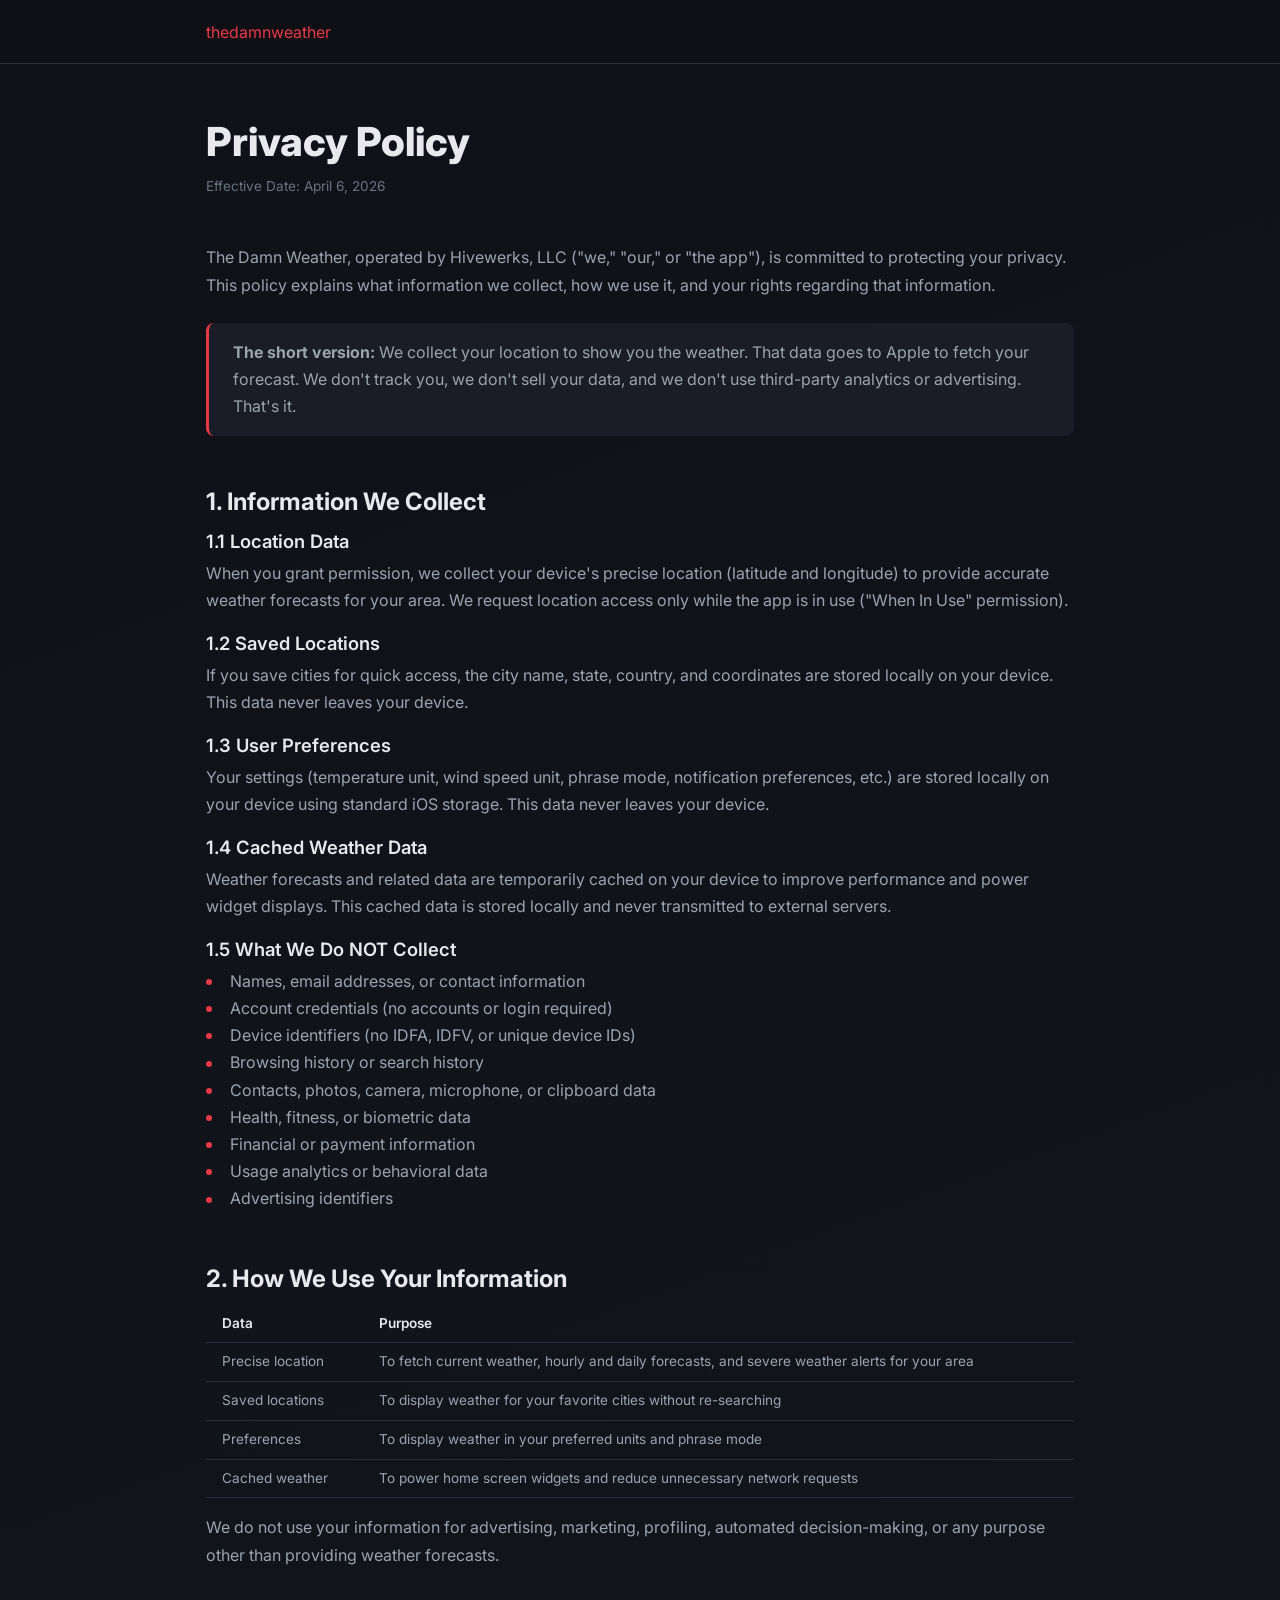
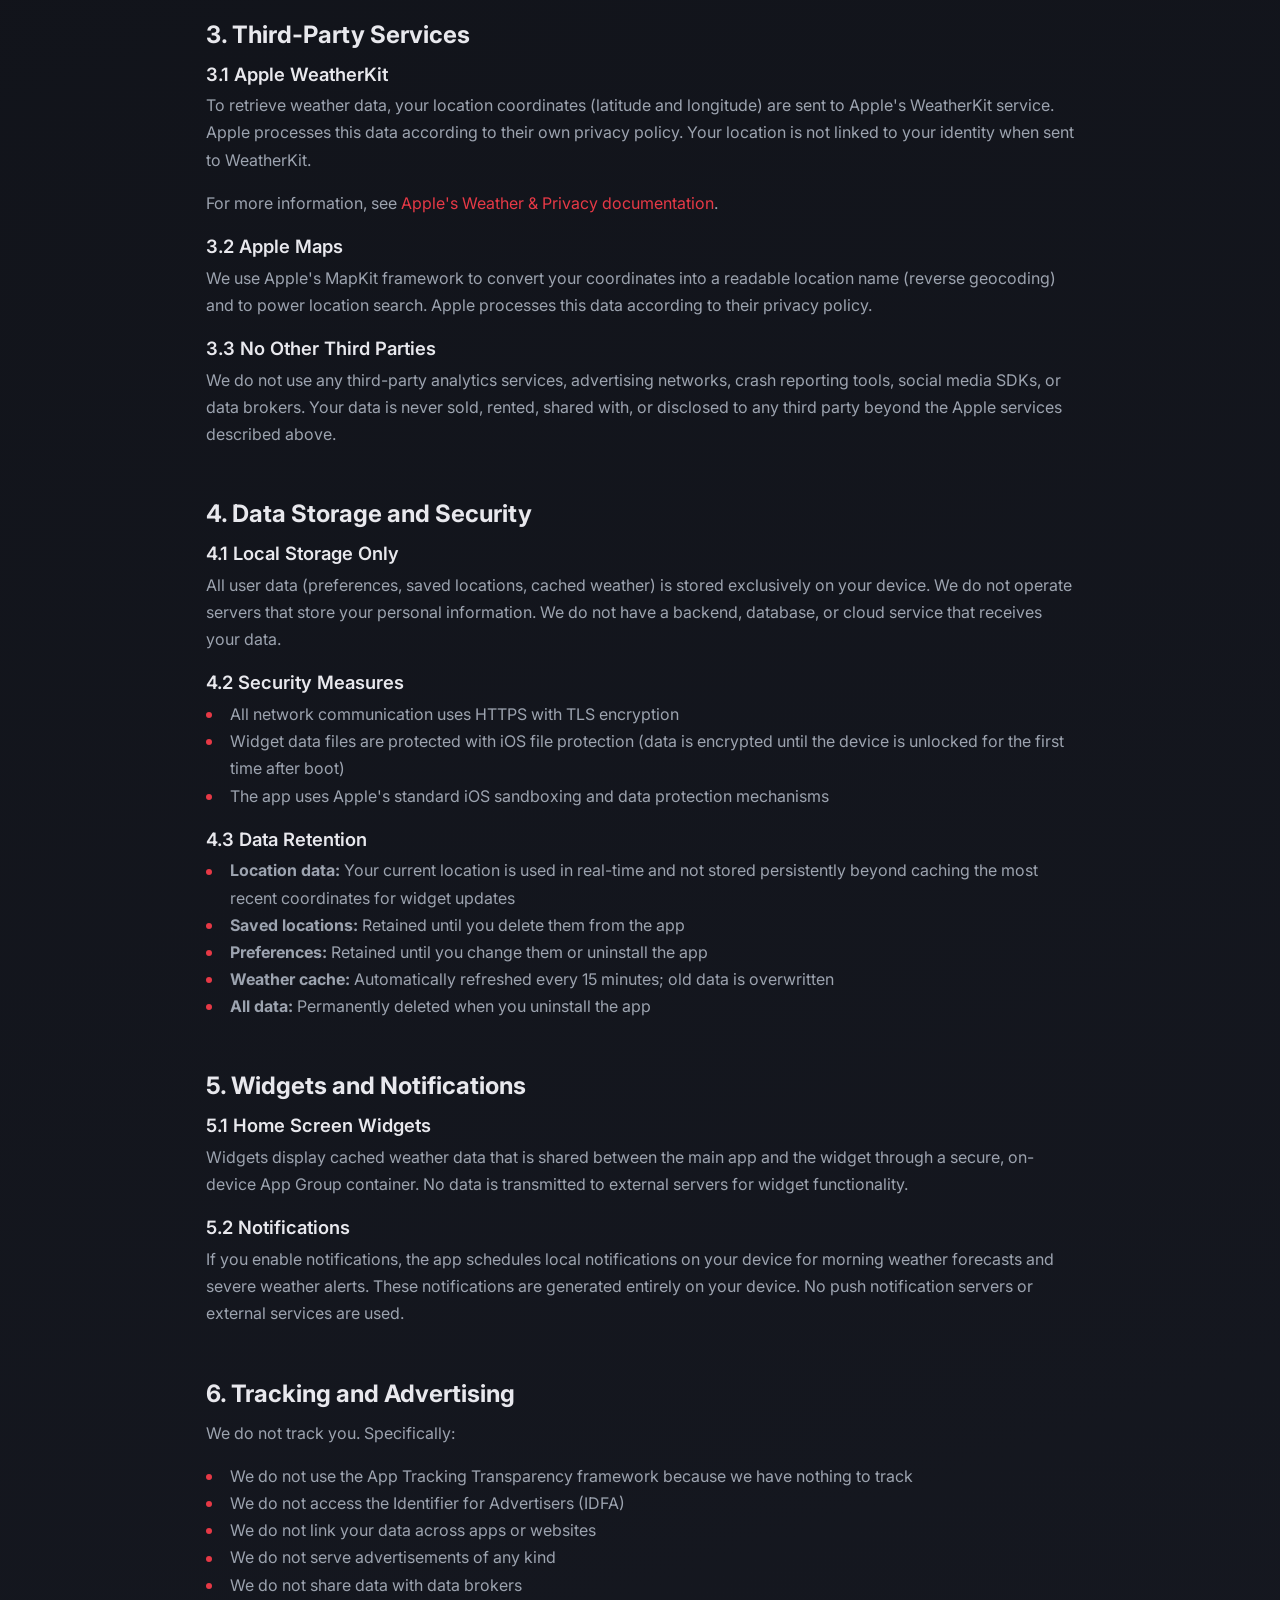
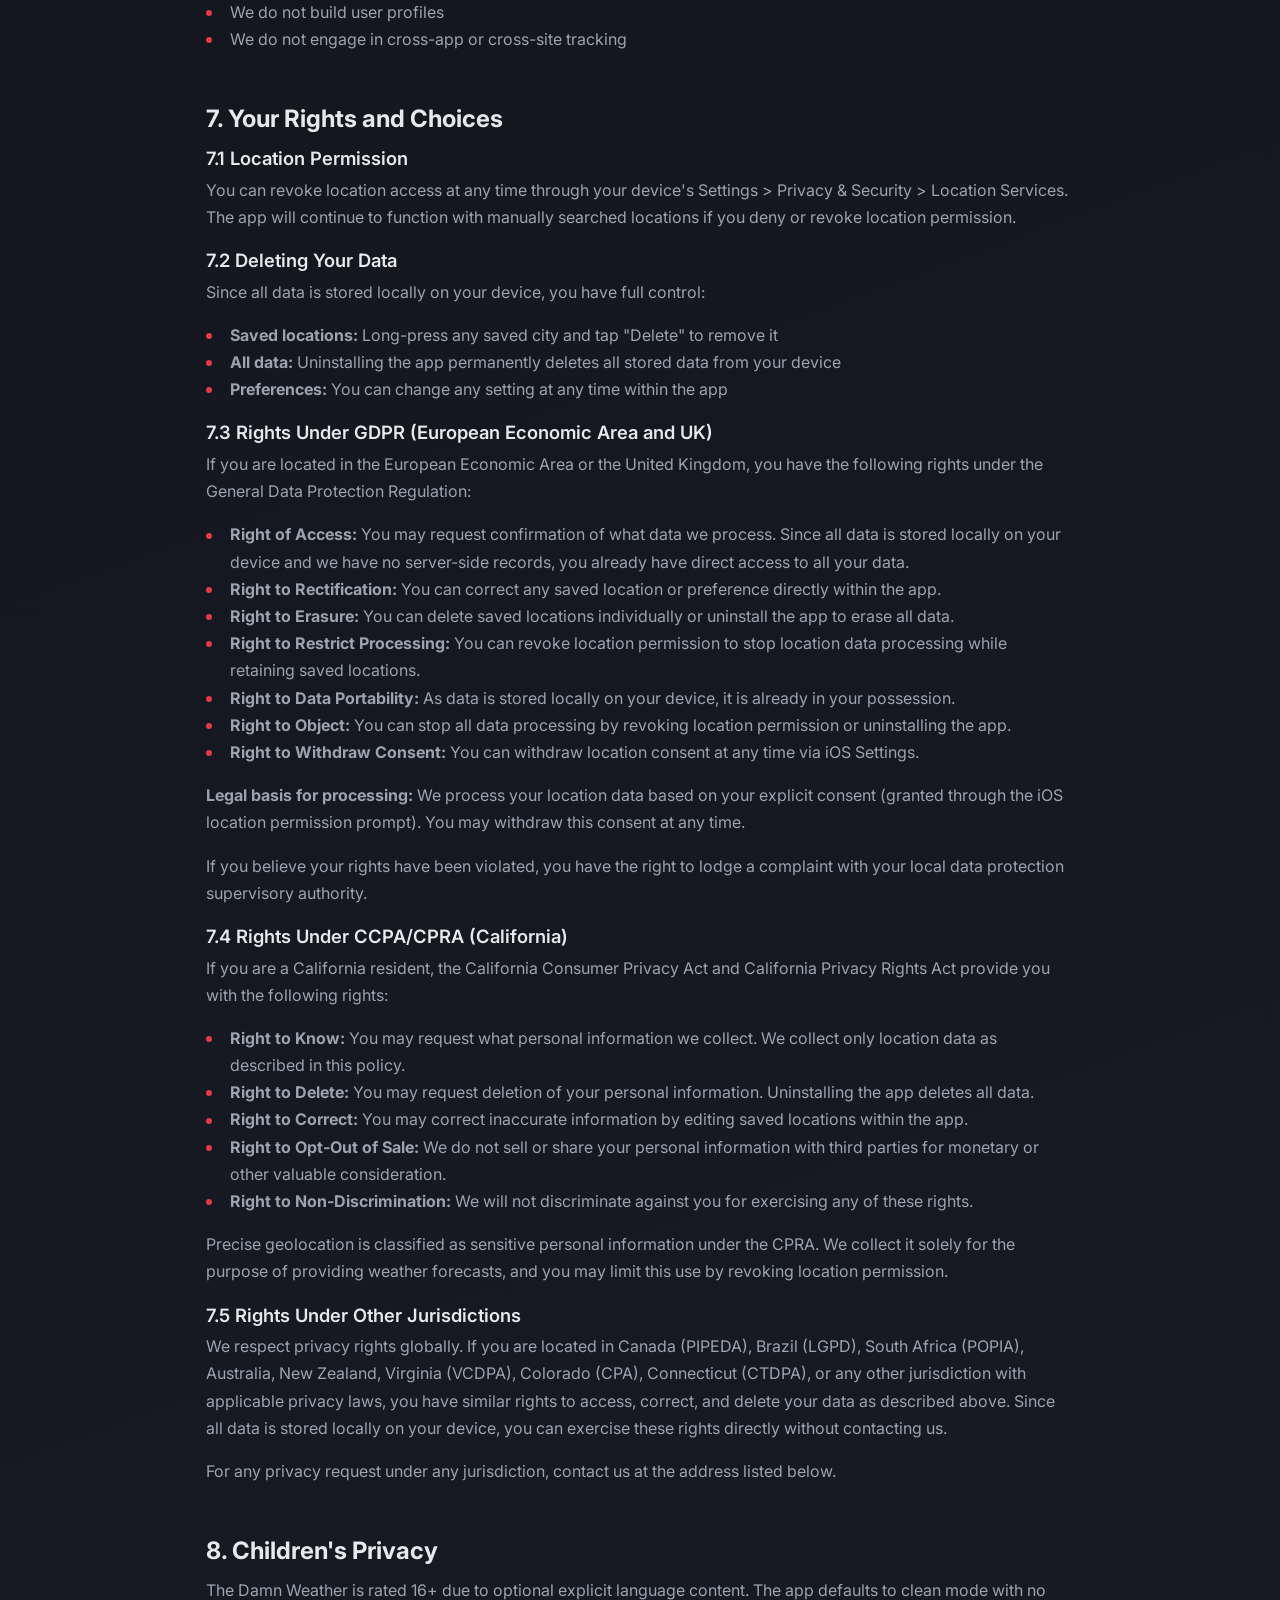
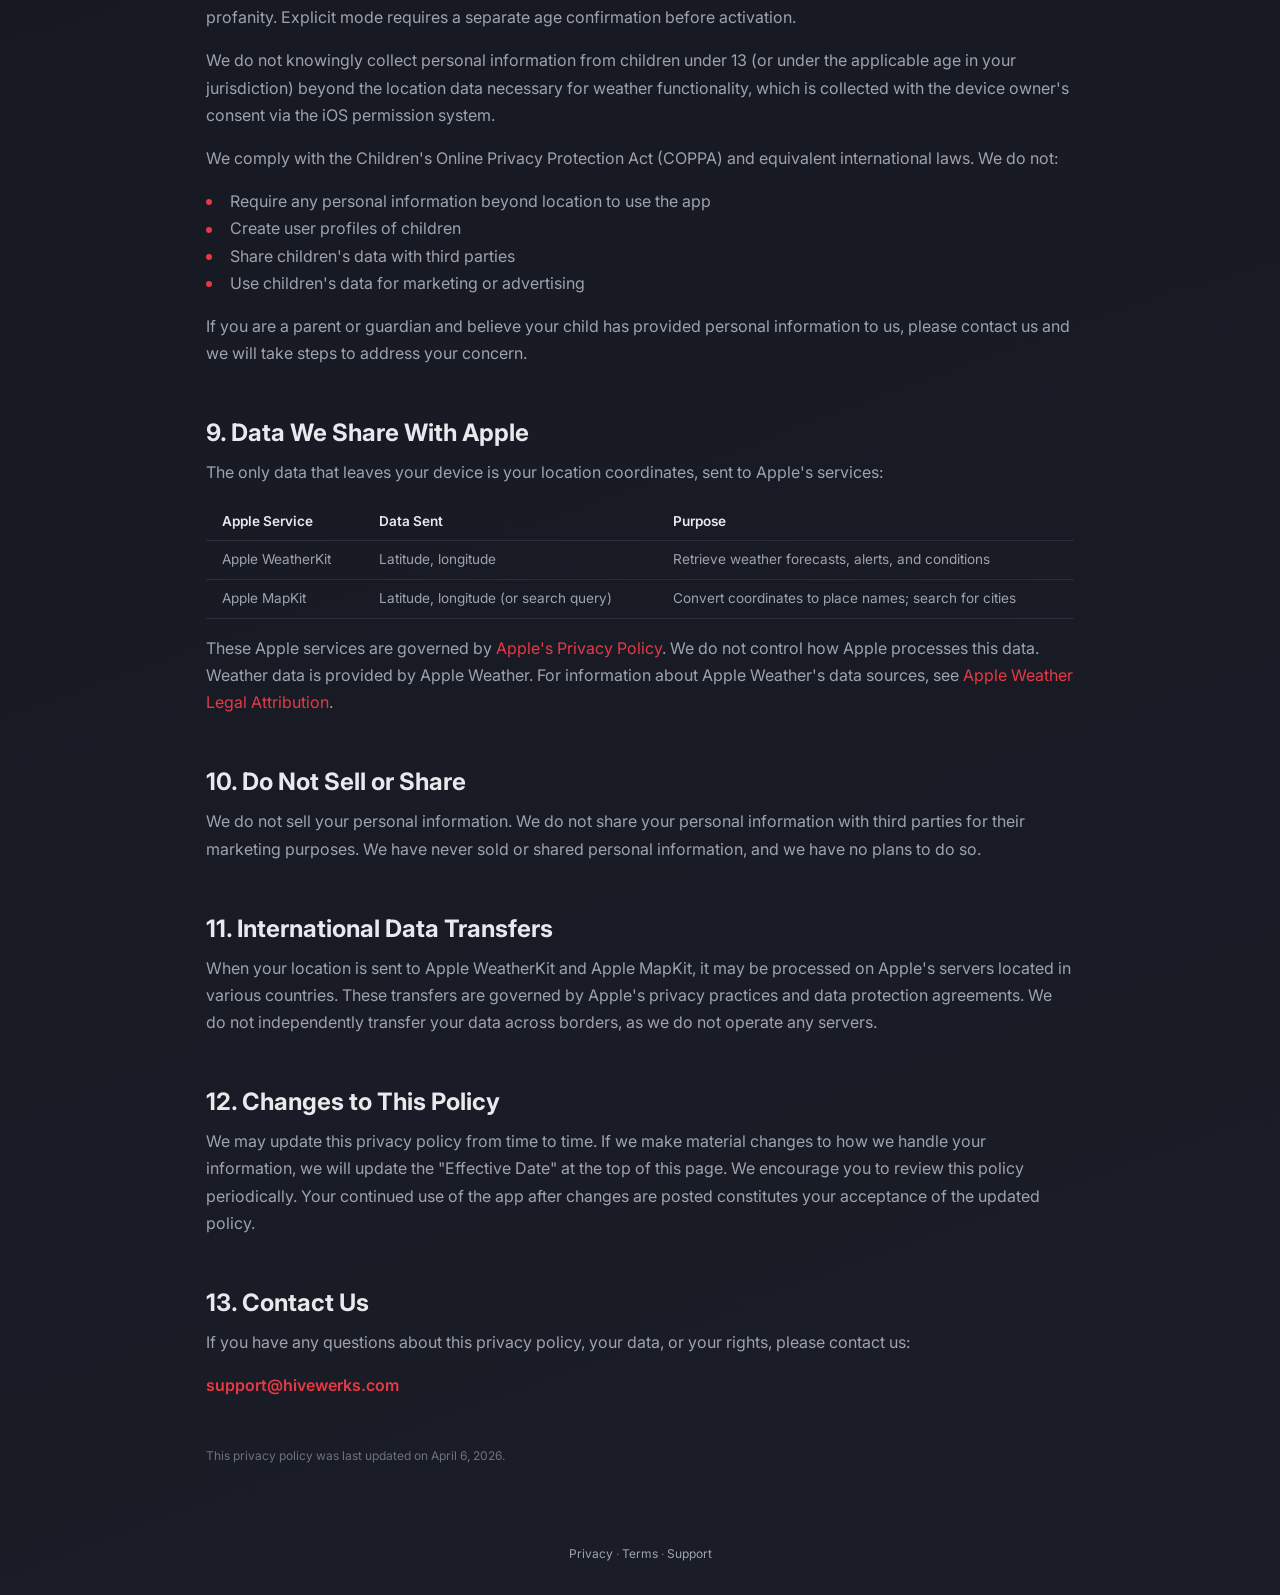
==== commit 7b4b9fb7: "Update legal pages with Hivewerks, LLC and support email Replace developer references with Hivewerks" ====
--- a/privacy/index.html
+++ b/privacy/index.html
@@ -25,7 +25,7 @@
     <h1 class="page-title">Privacy Policy</h1>
     <p class="page-meta">Effective Date: April 6, 2026</p>
 
-    <p class="page-intro">The Damn Weather ("we," "our," or "the app") is committed to protecting your privacy. This policy explains what information we collect, how we use it, and your rights regarding that information.</p>
+    <p class="page-intro">The Damn Weather, operated by Hivewerks, LLC ("we," "our," or "the app"), is committed to protecting your privacy. This policy explains what information we collect, how we use it, and your rights regarding that information.</p>
 
     <div class="highlight-box">
       <strong>The short version:</strong> We collect your location to show you the weather. That data goes to Apple to fetch your forecast. We don't track you, we don't sell your data, and we don't use third-party analytics or advertising. That's it.
@@ -266,7 +266,7 @@
       <h2>13. Contact Us</h2>
 
       <p>If you have any questions about this privacy policy, your data, or your rights, please contact us:</p>
-      <p class="contact-email"><a href="mailto:support@thedamnweather.com">support@thedamnweather.com</a></p>
+      <p class="contact-email"><a href="mailto:support@hivewerks.com">support@hivewerks.com</a></p>
     </section>
 
     <p class="page-footer-note">This privacy policy was last updated on April 6, 2026.</p>
